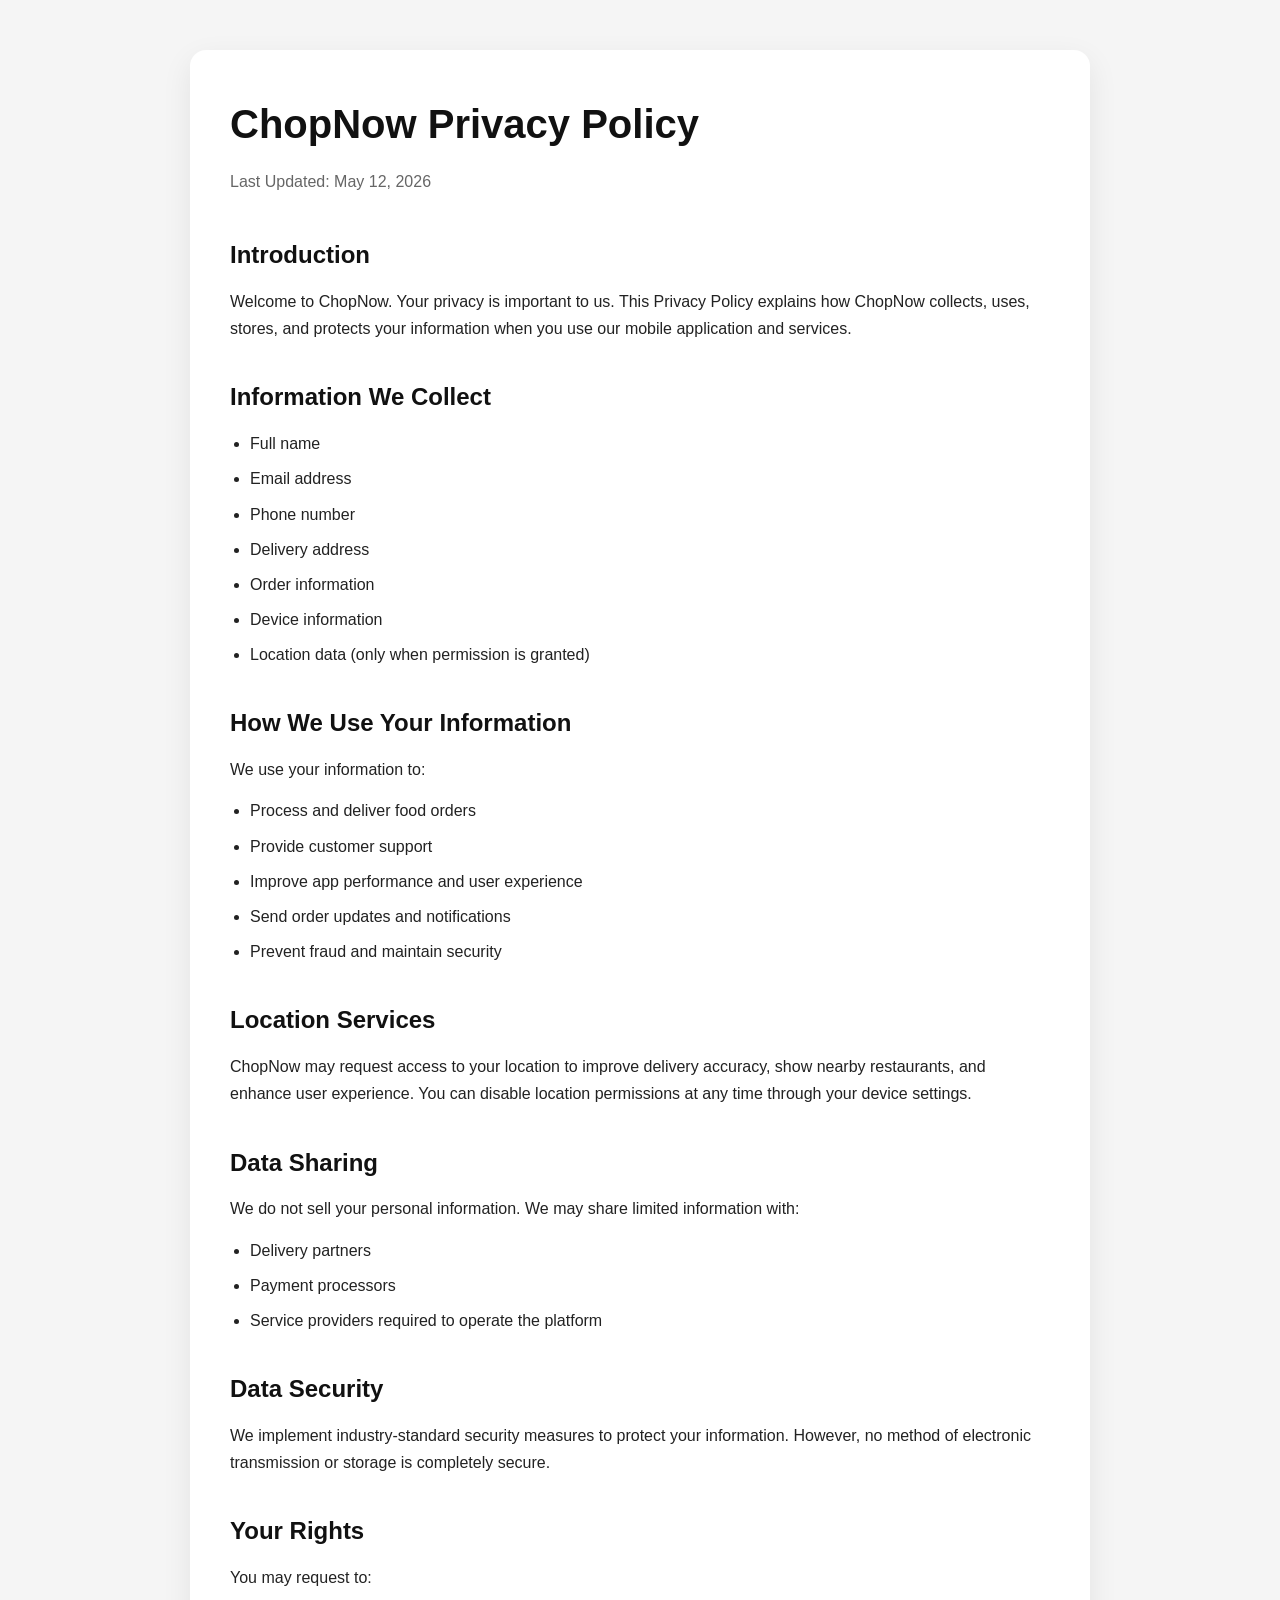
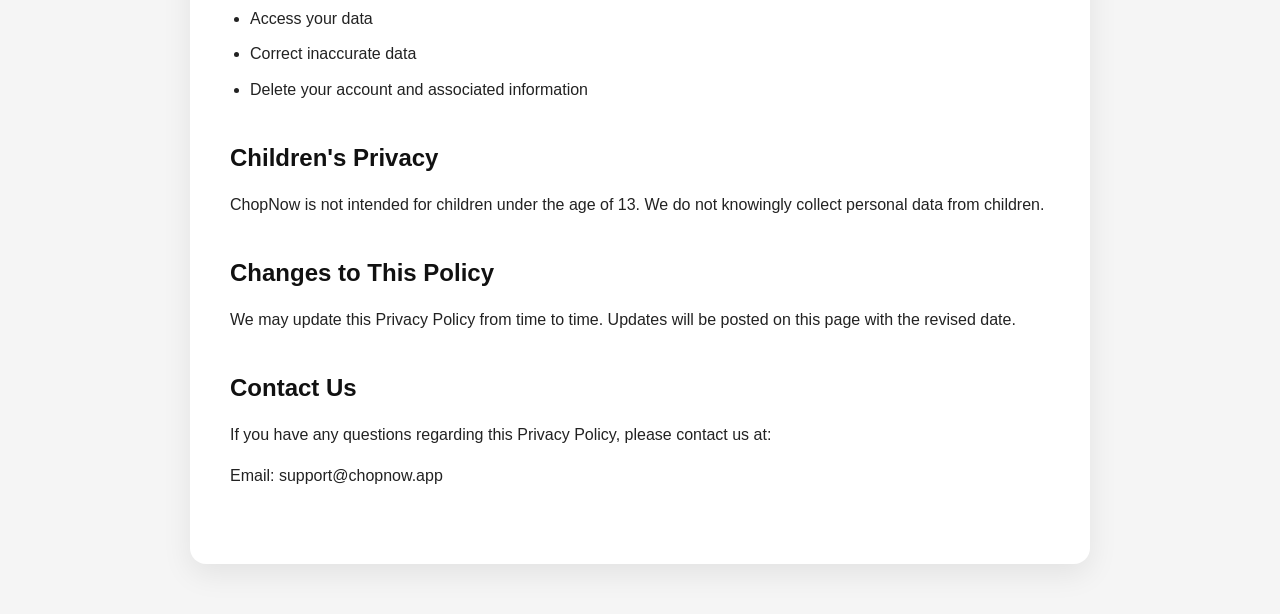
==== index.html @ a34be8d1 "initial privacy policy page" ====
<!DOCTYPE html>
<html lang="en">
<head>
  <meta charset="UTF-8" />
  <meta name="viewport" content="width=device-width, initial-scale=1.0" />
  <title>ChopNow Privacy Policy</title>
  <link rel="stylesheet" href="styles.css" />
</head>
<body>
  <div class="container">
    <header>
      <h1>ChopNow Privacy Policy</h1>
      <p class="updated">Last Updated: May 12, 2026</p>
    </header>

    <section>
      <h2>Introduction</h2>
      <p>
        Welcome to ChopNow. Your privacy is important to us. This Privacy Policy explains
        how ChopNow collects, uses, stores, and protects your information when you use our mobile application and services.
      </p>
    </section>

    <section>
      <h2>Information We Collect</h2>
      <ul>
        <li>Full name</li>
        <li>Email address</li>
        <li>Phone number</li>
        <li>Delivery address</li>
        <li>Order information</li>
        <li>Device information</li>
        <li>Location data (only when permission is granted)</li>
      </ul>
    </section>

    <section>
      <h2>How We Use Your Information</h2>
      <p>We use your information to:</p>
      <ul>
        <li>Process and deliver food orders</li>
        <li>Provide customer support</li>
        <li>Improve app performance and user experience</li>
        <li>Send order updates and notifications</li>
        <li>Prevent fraud and maintain security</li>
      </ul>
    </section>

    <section>
      <h2>Location Services</h2>
      <p>
        ChopNow may request access to your location to improve delivery accuracy,
        show nearby restaurants, and enhance user experience. You can disable location
        permissions at any time through your device settings.
      </p>
    </section>

    <section>
      <h2>Data Sharing</h2>
      <p>
        We do not sell your personal information. We may share limited information with:
      </p>
      <ul>
        <li>Delivery partners</li>
        <li>Payment processors</li>
        <li>Service providers required to operate the platform</li>
      </ul>
    </section>

    <section>
      <h2>Data Security</h2>
      <p>
        We implement industry-standard security measures to protect your information.
        However, no method of electronic transmission or storage is completely secure.
      </p>
    </section>

    <section>
      <h2>Your Rights</h2>
      <p>You may request to:</p>
      <ul>
        <li>Access your data</li>
        <li>Correct inaccurate data</li>
        <li>Delete your account and associated information</li>
      </ul>
    </section>

    <section>
      <h2>Children's Privacy</h2>
      <p>
        ChopNow is not intended for children under the age of 13.
        We do not knowingly collect personal data from children.
      </p>
    </section>

    <section>
      <h2>Changes to This Policy</h2>
      <p>
        We may update this Privacy Policy from time to time.
        Updates will be posted on this page with the revised date.
      </p>
    </section>

    <section>
      <h2>Contact Us</h2>
      <p>
        If you have any questions regarding this Privacy Policy,
        please contact us at:
      </p>

      <p>
        Email: support@chopnow.app
      </p>
    </section>
  </div>
</body>
</html>
---- styles.css ----
* {
  margin: 0;
  padding: 0;
  box-sizing: border-box;
}

body {
  font-family: Arial, sans-serif;
  background: #f5f5f5;
  color: #222;
  line-height: 1.7;
}

.container {
  max-width: 900px;
  margin: 50px auto;
  background: #ffffff;
  padding: 40px;
  border-radius: 16px;
  box-shadow: 0 10px 30px rgba(0,0,0,0.08);
}

header {
  margin-bottom: 40px;
}

h1 {
  font-size: 40px;
  margin-bottom: 10px;
  color: #111;
}

.updated {
  color: #666;
}

section {
  margin-bottom: 35px;
}

h2 {
  margin-bottom: 12px;
  font-size: 24px;
  color: #111;
}

p {
  margin-bottom: 14px;
}

ul {
  padding-left: 20px;
}

li {
  margin-bottom: 8px;
}

@media (max-width: 768px) {
  .container {
    margin: 20px;
    padding: 25px;
  }

  h1 {
    font-size: 30px;
  }

  h2 {
    font-size: 20px;
  }
}
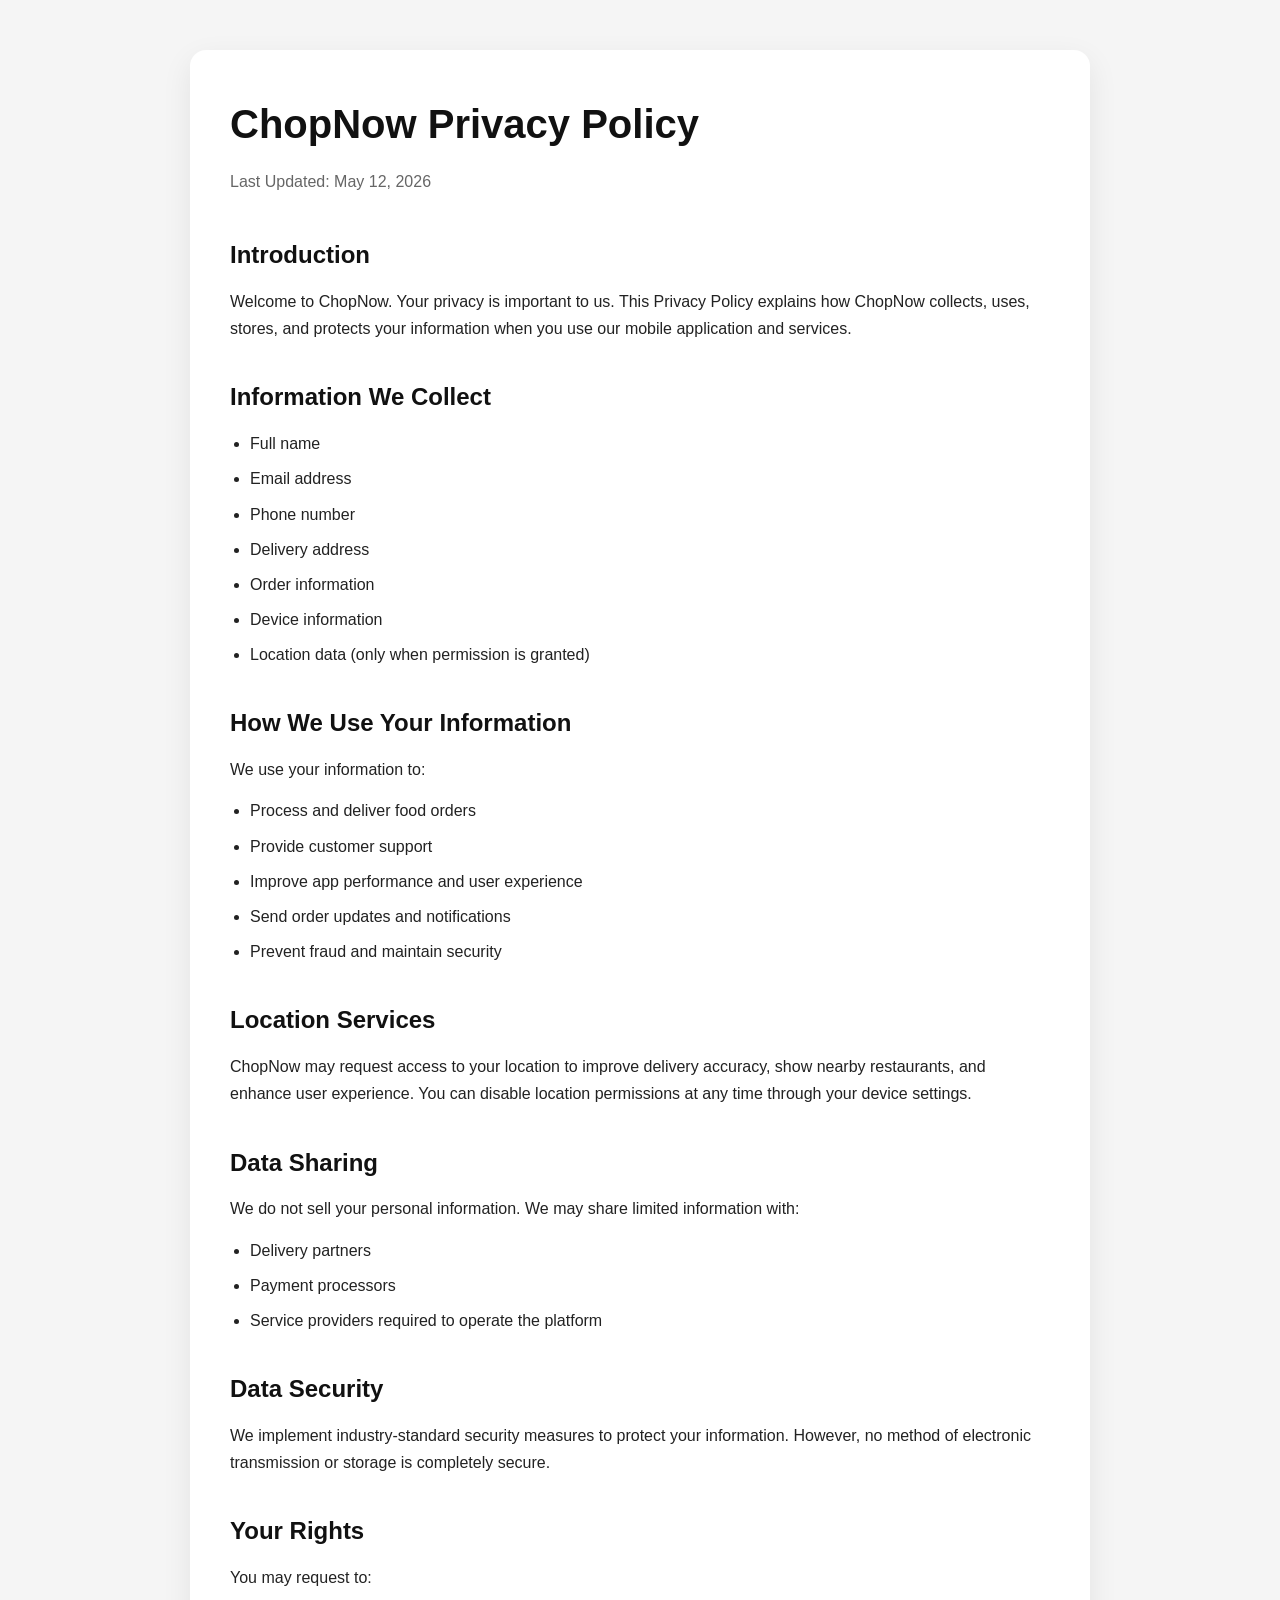
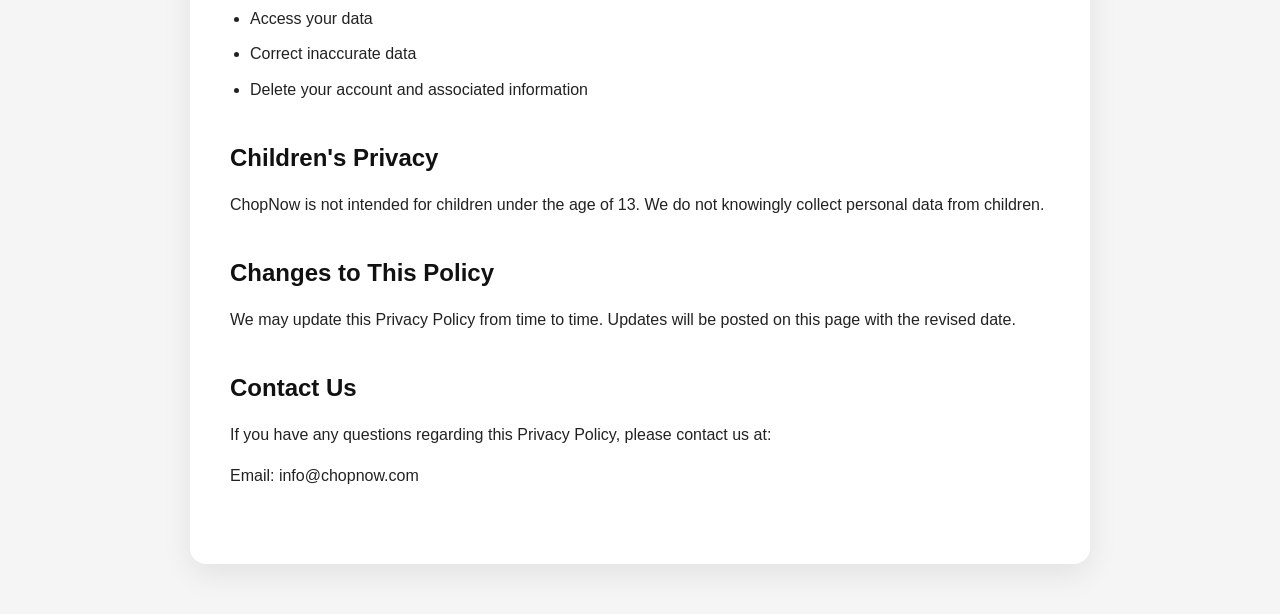
==== commit c3d4254d: "Update support email address in index.html" ====
--- a/index.html
+++ b/index.html
@@ -1,3 +1,123 @@
+<!-- <!DOCTYPE html>
+<html lang="en">
+<head>
+  <meta charset="UTF-8" />
+  <meta name="viewport" content="width=device-width, initial-scale=1.0" />
+  <title>ChopNow Privacy Policy</title>
+  <link rel="stylesheet" href="styles.css" />
+</head>
+<body>
+  <div class="container">
+    <header>
+      <h1>ChopNow Privacy Policy</h1>
+      <p class="updated">Last Updated: May 12, 2026</p>
+    </header>
+
+    <section>
+      <h2>Introduction</h2>
+      <p>
+        Welcome to ChopNow. Your privacy is important to us. This Privacy Policy explains
+        how ChopNow collects, uses, stores, and protects your information when you use our mobile application and services.
+      </p>
+    </section>
+
+    <section>
+      <h2>Information We Collect</h2>
+      <ul>
+        <li>Full name</li>
+        <li>Email address</li>
+        <li>Phone number</li>
+        <li>Delivery address</li>
+        <li>Order information</li>
+        <li>Device information</li>
+        <li>Location data (only when permission is granted)</li>
+      </ul>
+    </section>
+
+    <section>
+      <h2>How We Use Your Information</h2>
+      <p>We use your information to:</p>
+      <ul>
+        <li>Process and deliver food orders</li>
+        <li>Provide customer support</li>
+        <li>Improve app performance and user experience</li>
+        <li>Send order updates and notifications</li>
+        <li>Prevent fraud and maintain security</li>
+      </ul>
+    </section>
+
+    <section>
+      <h2>Location Services</h2>
+      <p>
+        ChopNow may request access to your location to improve delivery accuracy,
+        show nearby restaurants, and enhance user experience. You can disable location
+        permissions at any time through your device settings.
+      </p>
+    </section>
+
+    <section>
+      <h2>Data Sharing</h2>
+      <p>
+        We do not sell your personal information. We may share limited information with:
+      </p>
+      <ul>
+        <li>Delivery partners</li>
+        <li>Payment processors</li>
+        <li>Service providers required to operate the platform</li>
+      </ul>
+    </section>
+
+    <section>
+      <h2>Data Security</h2>
+      <p>
+        We implement industry-standard security measures to protect your information.
+        However, no method of electronic transmission or storage is completely secure.
+      </p>
+    </section>
+
+    <section>
+      <h2>Your Rights</h2>
+      <p>You may request to:</p>
+      <ul>
+        <li>Access your data</li>
+        <li>Correct inaccurate data</li>
+        <li>Delete your account and associated information</li>
+      </ul>
+    </section>
+
+    <section>
+      <h2>Children's Privacy</h2>
+      <p>
+        ChopNow is not intended for children under the age of 13.
+        We do not knowingly collect personal data from children.
+      </p>
+    </section>
+
+    <section>
+      <h2>Changes to This Policy</h2>
+      <p>
+        We may update this Privacy Policy from time to time.
+        Updates will be posted on this page with the revised date.
+      </p>
+    </section>
+
+    <section>
+      <h2>Contact Us</h2>
+      <p>
+        If you have any questions regarding this Privacy Policy,
+        please contact us at:
+      </p>
+
+      <p>
+        Email: support@chopnow.app
+      </p>
+    </section>
+  </div>
+</body>
+</html>
+
+-->
+
 <!DOCTYPE html>
 <html lang="en">
 <head>
@@ -109,9 +229,9 @@
       </p>
 
       <p>
-        Email: support@chopnow.app
+        Email: info@chopnow.com
       </p>
     </section>
   </div>
 </body>
-</html>+</html>
--- a/styles.css
+++ b/styles.css
@@ -1,3 +1,79 @@
+/* * {
+  margin: 0;
+  padding: 0;
+  box-sizing: border-box;
+}
+
+body {
+  font-family: Arial, sans-serif;
+  background: #f5f5f5;
+  color: #222;
+  line-height: 1.7;
+}
+
+.container {
+  max-width: 900px;
+  margin: 50px auto;
+  background: #ffffff;
+  padding: 40px;
+  border-radius: 16px;
+  box-shadow: 0 10px 30px rgba(0,0,0,0.08);
+}
+
+header {
+  margin-bottom: 40px;
+}
+
+h1 {
+  font-size: 40px;
+  margin-bottom: 10px;
+  color: #111;
+}
+
+.updated {
+  color: #666;
+}
+
+section {
+  margin-bottom: 35px;
+}
+
+h2 {
+  margin-bottom: 12px;
+  font-size: 24px;
+  color: #111;
+}
+
+p {
+  margin-bottom: 14px;
+}
+
+ul {
+  padding-left: 20px;
+}
+
+li {
+  margin-bottom: 8px;
+}
+
+@media (max-width: 768px) {
+  .container {
+    margin: 20px;
+    padding: 25px;
+  }
+
+  h1 {
+    font-size: 30px;
+  }
+
+  h2 {
+    font-size: 20px;
+  }
+}
+  
+*/
+
+
 * {
   margin: 0;
   padding: 0;
--- a/styles.css
+++ b/styles.css
@@ -1,3 +1,79 @@
+/* * {
+  margin: 0;
+  padding: 0;
+  box-sizing: border-box;
+}
+
+body {
+  font-family: Arial, sans-serif;
+  background: #f5f5f5;
+  color: #222;
+  line-height: 1.7;
+}
+
+.container {
+  max-width: 900px;
+  margin: 50px auto;
+  background: #ffffff;
+  padding: 40px;
+  border-radius: 16px;
+  box-shadow: 0 10px 30px rgba(0,0,0,0.08);
+}
+
+header {
+  margin-bottom: 40px;
+}
+
+h1 {
+  font-size: 40px;
+  margin-bottom: 10px;
+  color: #111;
+}
+
+.updated {
+  color: #666;
+}
+
+section {
+  margin-bottom: 35px;
+}
+
+h2 {
+  margin-bottom: 12px;
+  font-size: 24px;
+  color: #111;
+}
+
+p {
+  margin-bottom: 14px;
+}
+
+ul {
+  padding-left: 20px;
+}
+
+li {
+  margin-bottom: 8px;
+}
+
+@media (max-width: 768px) {
+  .container {
+    margin: 20px;
+    padding: 25px;
+  }
+
+  h1 {
+    font-size: 30px;
+  }
+
+  h2 {
+    font-size: 20px;
+  }
+}
+  
+*/
+
+
 * {
   margin: 0;
   padding: 0;
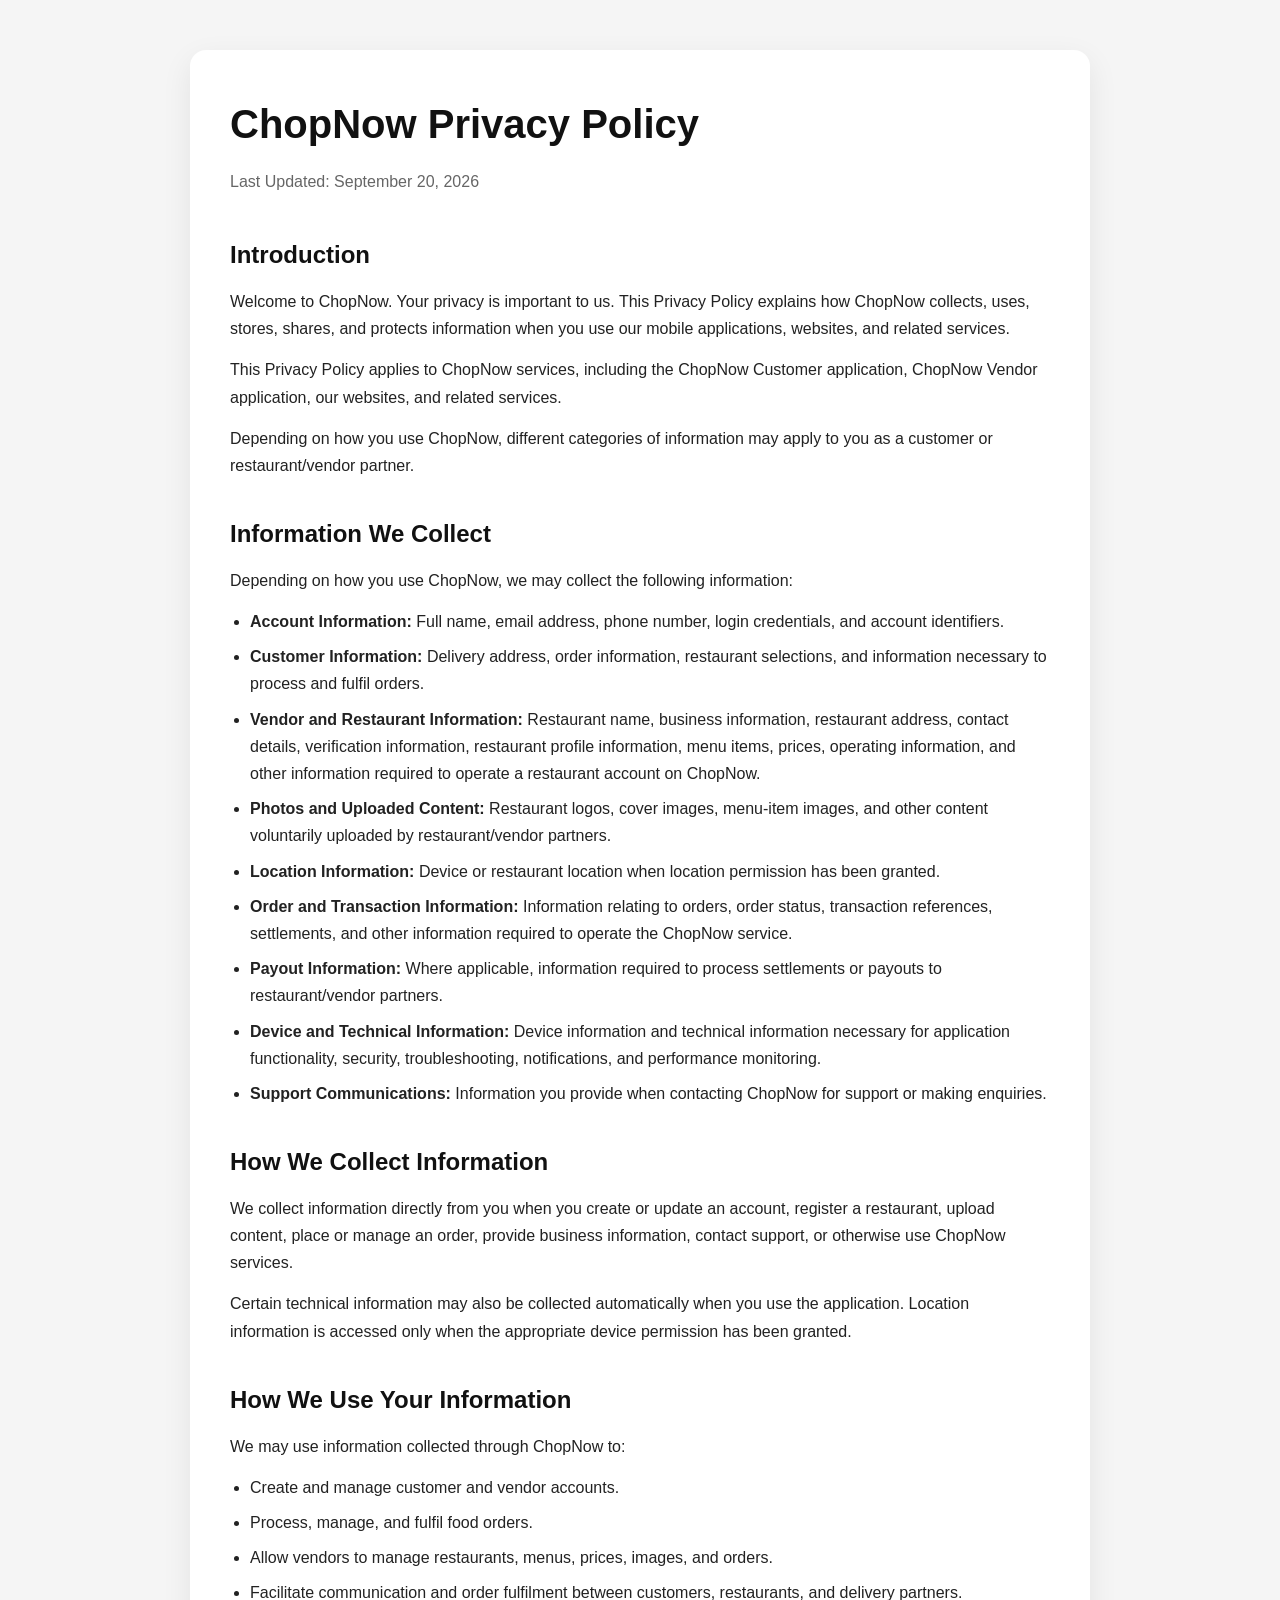
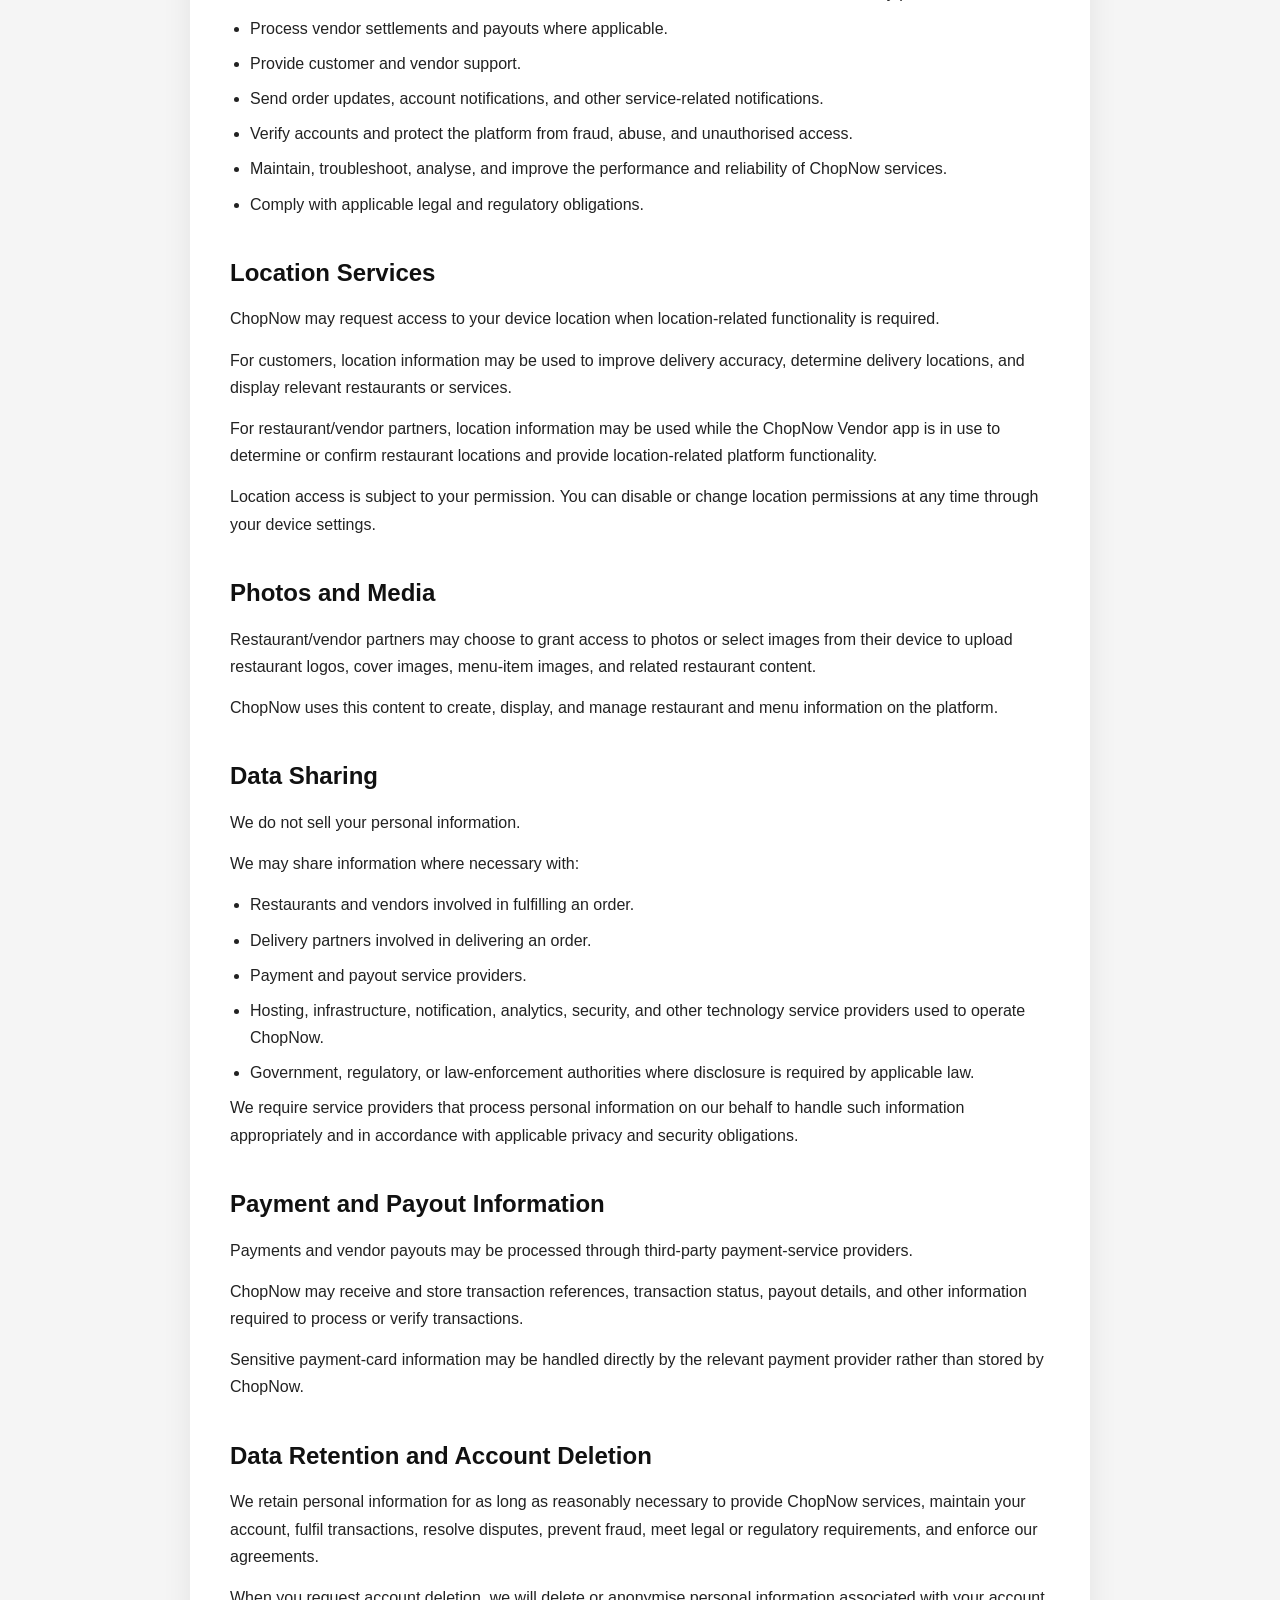
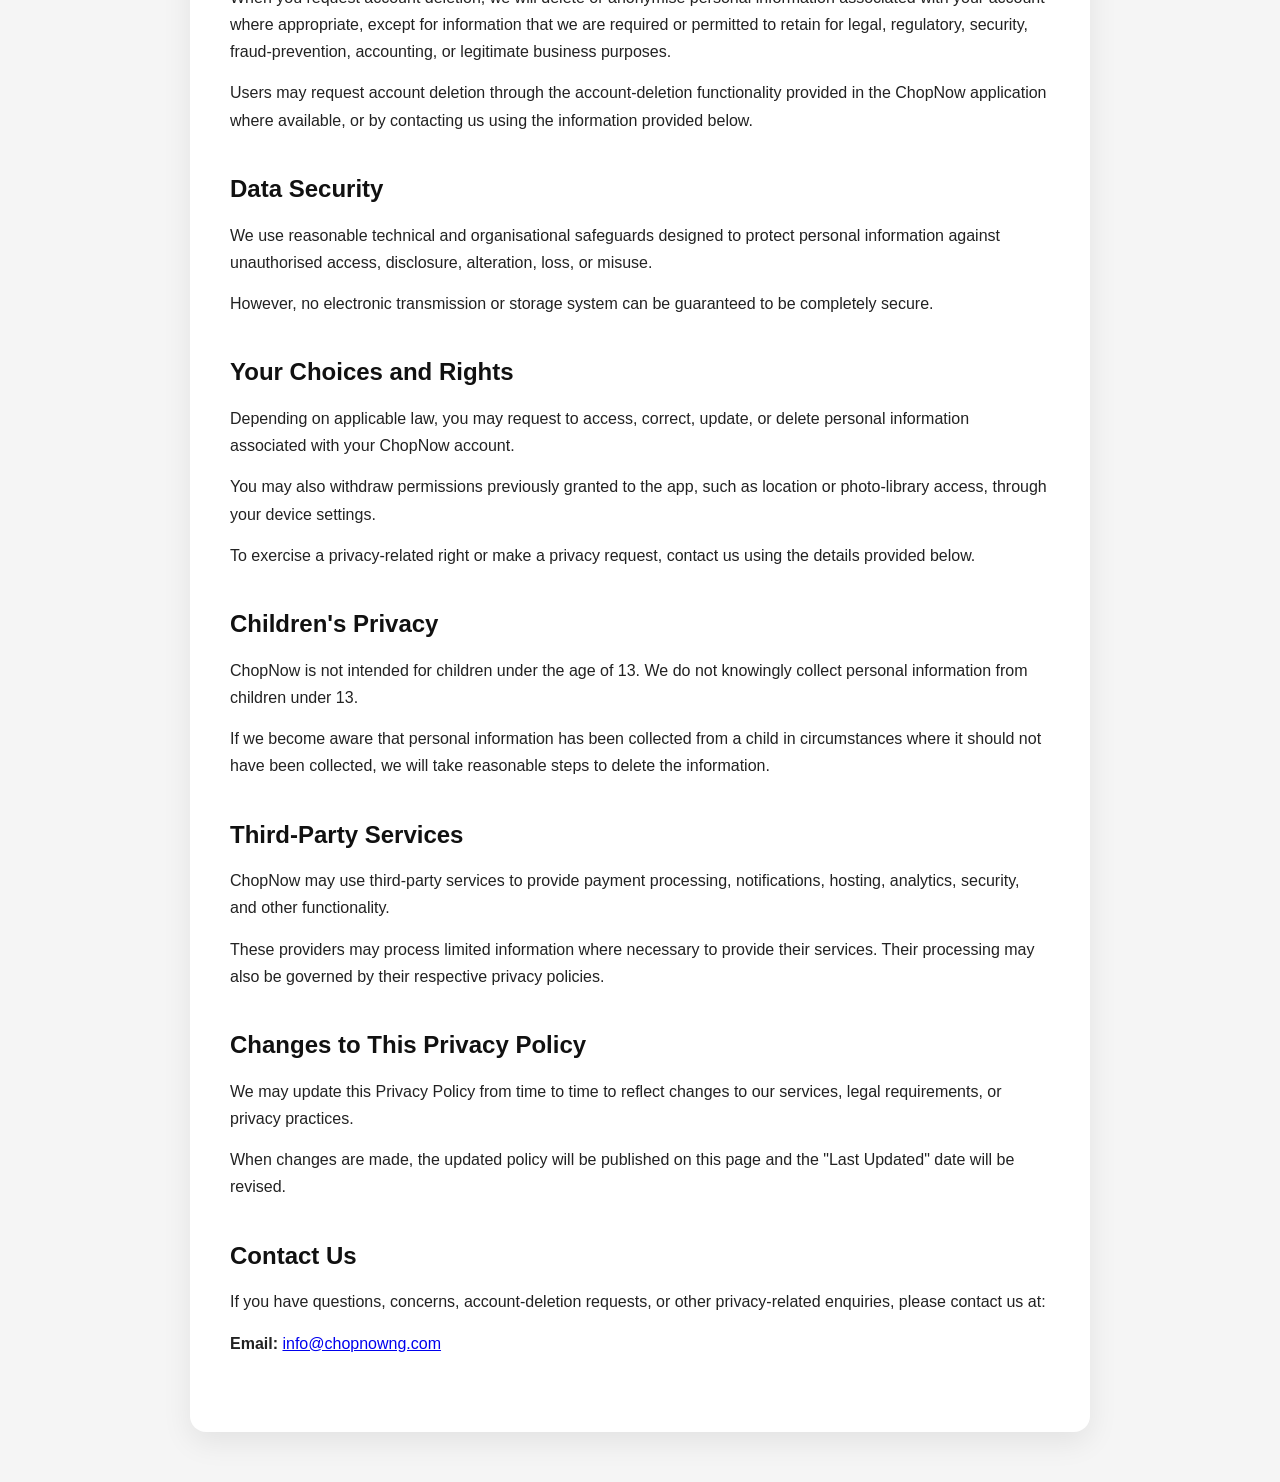
==== commit c70817ed: "Update index.html" ====
--- a/index.html
+++ b/index.html
@@ -117,7 +117,6 @@
 </html>
 
 -->
-
 <!DOCTYPE html>
 <html lang="en">
 <head>
@@ -130,108 +129,336 @@
   <div class="container">
     <header>
       <h1>ChopNow Privacy Policy</h1>
-      <p class="updated">Last Updated: May 12, 2026</p>
+      <p class="updated">Last Updated: September 20, 2026</p>
     </header>
 
     <section>
       <h2>Introduction</h2>
       <p>
         Welcome to ChopNow. Your privacy is important to us. This Privacy Policy explains
-        how ChopNow collects, uses, stores, and protects your information when you use our mobile application and services.
+        how ChopNow collects, uses, stores, shares, and protects information when you use
+        our mobile applications, websites, and related services.
+      </p>
+
+      <p>
+        This Privacy Policy applies to ChopNow services, including the ChopNow Customer
+        application, ChopNow Vendor application, our websites, and related services.
+      </p>
+
+      <p>
+        Depending on how you use ChopNow, different categories of information may apply
+        to you as a customer or restaurant/vendor partner.
       </p>
     </section>
 
     <section>
       <h2>Information We Collect</h2>
-      <ul>
-        <li>Full name</li>
-        <li>Email address</li>
-        <li>Phone number</li>
-        <li>Delivery address</li>
-        <li>Order information</li>
-        <li>Device information</li>
-        <li>Location data (only when permission is granted)</li>
-      </ul>
+
+      <p>Depending on how you use ChopNow, we may collect the following information:</p>
+
+      <ul>
+        <li>
+          <strong>Account Information:</strong>
+          Full name, email address, phone number, login credentials, and account identifiers.
+        </li>
+
+        <li>
+          <strong>Customer Information:</strong>
+          Delivery address, order information, restaurant selections, and information
+          necessary to process and fulfil orders.
+        </li>
+
+        <li>
+          <strong>Vendor and Restaurant Information:</strong>
+          Restaurant name, business information, restaurant address, contact details,
+          verification information, restaurant profile information, menu items, prices,
+          operating information, and other information required to operate a restaurant
+          account on ChopNow.
+        </li>
+
+        <li>
+          <strong>Photos and Uploaded Content:</strong>
+          Restaurant logos, cover images, menu-item images, and other content voluntarily
+          uploaded by restaurant/vendor partners.
+        </li>
+
+        <li>
+          <strong>Location Information:</strong>
+          Device or restaurant location when location permission has been granted.
+        </li>
+
+        <li>
+          <strong>Order and Transaction Information:</strong>
+          Information relating to orders, order status, transaction references,
+          settlements, and other information required to operate the ChopNow service.
+        </li>
+
+        <li>
+          <strong>Payout Information:</strong>
+          Where applicable, information required to process settlements or payouts to
+          restaurant/vendor partners.
+        </li>
+
+        <li>
+          <strong>Device and Technical Information:</strong>
+          Device information and technical information necessary for application
+          functionality, security, troubleshooting, notifications, and performance monitoring.
+        </li>
+
+        <li>
+          <strong>Support Communications:</strong>
+          Information you provide when contacting ChopNow for support or making enquiries.
+        </li>
+      </ul>
+    </section>
+
+    <section>
+      <h2>How We Collect Information</h2>
+
+      <p>
+        We collect information directly from you when you create or update an account,
+        register a restaurant, upload content, place or manage an order, provide business
+        information, contact support, or otherwise use ChopNow services.
+      </p>
+
+      <p>
+        Certain technical information may also be collected automatically when you use
+        the application. Location information is accessed only when the appropriate device
+        permission has been granted.
+      </p>
     </section>
 
     <section>
       <h2>How We Use Your Information</h2>
-      <p>We use your information to:</p>
-      <ul>
-        <li>Process and deliver food orders</li>
-        <li>Provide customer support</li>
-        <li>Improve app performance and user experience</li>
-        <li>Send order updates and notifications</li>
-        <li>Prevent fraud and maintain security</li>
+
+      <p>We may use information collected through ChopNow to:</p>
+
+      <ul>
+        <li>Create and manage customer and vendor accounts.</li>
+        <li>Process, manage, and fulfil food orders.</li>
+        <li>Allow vendors to manage restaurants, menus, prices, images, and orders.</li>
+        <li>
+          Facilitate communication and order fulfilment between customers, restaurants,
+          and delivery partners.
+        </li>
+        <li>Process vendor settlements and payouts where applicable.</li>
+        <li>Provide customer and vendor support.</li>
+        <li>Send order updates, account notifications, and other service-related notifications.</li>
+        <li>
+          Verify accounts and protect the platform from fraud, abuse, and unauthorised access.
+        </li>
+        <li>
+          Maintain, troubleshoot, analyse, and improve the performance and reliability
+          of ChopNow services.
+        </li>
+        <li>Comply with applicable legal and regulatory obligations.</li>
       </ul>
     </section>
 
     <section>
       <h2>Location Services</h2>
-      <p>
-        ChopNow may request access to your location to improve delivery accuracy,
-        show nearby restaurants, and enhance user experience. You can disable location
+
+      <p>
+        ChopNow may request access to your device location when location-related
+        functionality is required.
+      </p>
+
+      <p>
+        For customers, location information may be used to improve delivery accuracy,
+        determine delivery locations, and display relevant restaurants or services.
+      </p>
+
+      <p>
+        For restaurant/vendor partners, location information may be used while the
+        ChopNow Vendor app is in use to determine or confirm restaurant locations and
+        provide location-related platform functionality.
+      </p>
+
+      <p>
+        Location access is subject to your permission. You can disable or change location
         permissions at any time through your device settings.
       </p>
     </section>
 
     <section>
+      <h2>Photos and Media</h2>
+
+      <p>
+        Restaurant/vendor partners may choose to grant access to photos or select images
+        from their device to upload restaurant logos, cover images, menu-item images,
+        and related restaurant content.
+      </p>
+
+      <p>
+        ChopNow uses this content to create, display, and manage restaurant and menu
+        information on the platform.
+      </p>
+    </section>
+
+    <section>
       <h2>Data Sharing</h2>
-      <p>
-        We do not sell your personal information. We may share limited information with:
-      </p>
-      <ul>
-        <li>Delivery partners</li>
-        <li>Payment processors</li>
-        <li>Service providers required to operate the platform</li>
-      </ul>
+
+      <p>
+        We do not sell your personal information.
+      </p>
+
+      <p>
+        We may share information where necessary with:
+      </p>
+
+      <ul>
+        <li>Restaurants and vendors involved in fulfilling an order.</li>
+        <li>Delivery partners involved in delivering an order.</li>
+        <li>Payment and payout service providers.</li>
+        <li>
+          Hosting, infrastructure, notification, analytics, security, and other technology
+          service providers used to operate ChopNow.
+        </li>
+        <li>
+          Government, regulatory, or law-enforcement authorities where disclosure is
+          required by applicable law.
+        </li>
+      </ul>
+
+      <p>
+        We require service providers that process personal information on our behalf
+        to handle such information appropriately and in accordance with applicable
+        privacy and security obligations.
+      </p>
+    </section>
+
+    <section>
+      <h2>Payment and Payout Information</h2>
+
+      <p>
+        Payments and vendor payouts may be processed through third-party payment-service
+        providers.
+      </p>
+
+      <p>
+        ChopNow may receive and store transaction references, transaction status,
+        payout details, and other information required to process or verify transactions.
+      </p>
+
+      <p>
+        Sensitive payment-card information may be handled directly by the relevant payment
+        provider rather than stored by ChopNow.
+      </p>
+    </section>
+
+    <section>
+      <h2>Data Retention and Account Deletion</h2>
+
+      <p>
+        We retain personal information for as long as reasonably necessary to provide
+        ChopNow services, maintain your account, fulfil transactions, resolve disputes,
+        prevent fraud, meet legal or regulatory requirements, and enforce our agreements.
+      </p>
+
+      <p>
+        When you request account deletion, we will delete or anonymise personal information
+        associated with your account where appropriate, except for information that we are
+        required or permitted to retain for legal, regulatory, security, fraud-prevention,
+        accounting, or legitimate business purposes.
+      </p>
+
+      <p>
+        Users may request account deletion through the account-deletion functionality
+        provided in the ChopNow application where available, or by contacting us using
+        the information provided below.
+      </p>
     </section>
 
     <section>
       <h2>Data Security</h2>
-      <p>
-        We implement industry-standard security measures to protect your information.
-        However, no method of electronic transmission or storage is completely secure.
-      </p>
-    </section>
-
-    <section>
-      <h2>Your Rights</h2>
-      <p>You may request to:</p>
-      <ul>
-        <li>Access your data</li>
-        <li>Correct inaccurate data</li>
-        <li>Delete your account and associated information</li>
-      </ul>
+
+      <p>
+        We use reasonable technical and organisational safeguards designed to protect
+        personal information against unauthorised access, disclosure, alteration, loss,
+        or misuse.
+      </p>
+
+      <p>
+        However, no electronic transmission or storage system can be guaranteed to be
+        completely secure.
+      </p>
+    </section>
+
+    <section>
+      <h2>Your Choices and Rights</h2>
+
+      <p>
+        Depending on applicable law, you may request to access, correct, update, or delete
+        personal information associated with your ChopNow account.
+      </p>
+
+      <p>
+        You may also withdraw permissions previously granted to the app, such as location
+        or photo-library access, through your device settings.
+      </p>
+
+      <p>
+        To exercise a privacy-related right or make a privacy request, contact us using
+        the details provided below.
+      </p>
     </section>
 
     <section>
       <h2>Children's Privacy</h2>
-      <p>
-        ChopNow is not intended for children under the age of 13.
-        We do not knowingly collect personal data from children.
-      </p>
-    </section>
-
-    <section>
-      <h2>Changes to This Policy</h2>
-      <p>
-        We may update this Privacy Policy from time to time.
-        Updates will be posted on this page with the revised date.
+
+      <p>
+        ChopNow is not intended for children under the age of 13. We do not knowingly
+        collect personal information from children under 13.
+      </p>
+
+      <p>
+        If we become aware that personal information has been collected from a child in
+        circumstances where it should not have been collected, we will take reasonable
+        steps to delete the information.
+      </p>
+    </section>
+
+    <section>
+      <h2>Third-Party Services</h2>
+
+      <p>
+        ChopNow may use third-party services to provide payment processing, notifications,
+        hosting, analytics, security, and other functionality.
+      </p>
+
+      <p>
+        These providers may process limited information where necessary to provide their
+        services. Their processing may also be governed by their respective privacy policies.
+      </p>
+    </section>
+
+    <section>
+      <h2>Changes to This Privacy Policy</h2>
+
+      <p>
+        We may update this Privacy Policy from time to time to reflect changes to our
+        services, legal requirements, or privacy practices.
+      </p>
+
+      <p>
+        When changes are made, the updated policy will be published on this page and
+        the "Last Updated" date will be revised.
       </p>
     </section>
 
     <section>
       <h2>Contact Us</h2>
-      <p>
-        If you have any questions regarding this Privacy Policy,
-        please contact us at:
-      </p>
-
-      <p>
-        Email: info@chopnow.com
+
+      <p>
+        If you have questions, concerns, account-deletion requests, or other
+        privacy-related enquiries, please contact us at:
+      </p>
+
+      <p>
+        <strong>Email:</strong>
+        <a href="mailto:info@chopnowng.com">info@chopnowng.com</a>
       </p>
     </section>
   </div>
 </body>
-</html>
+</html>
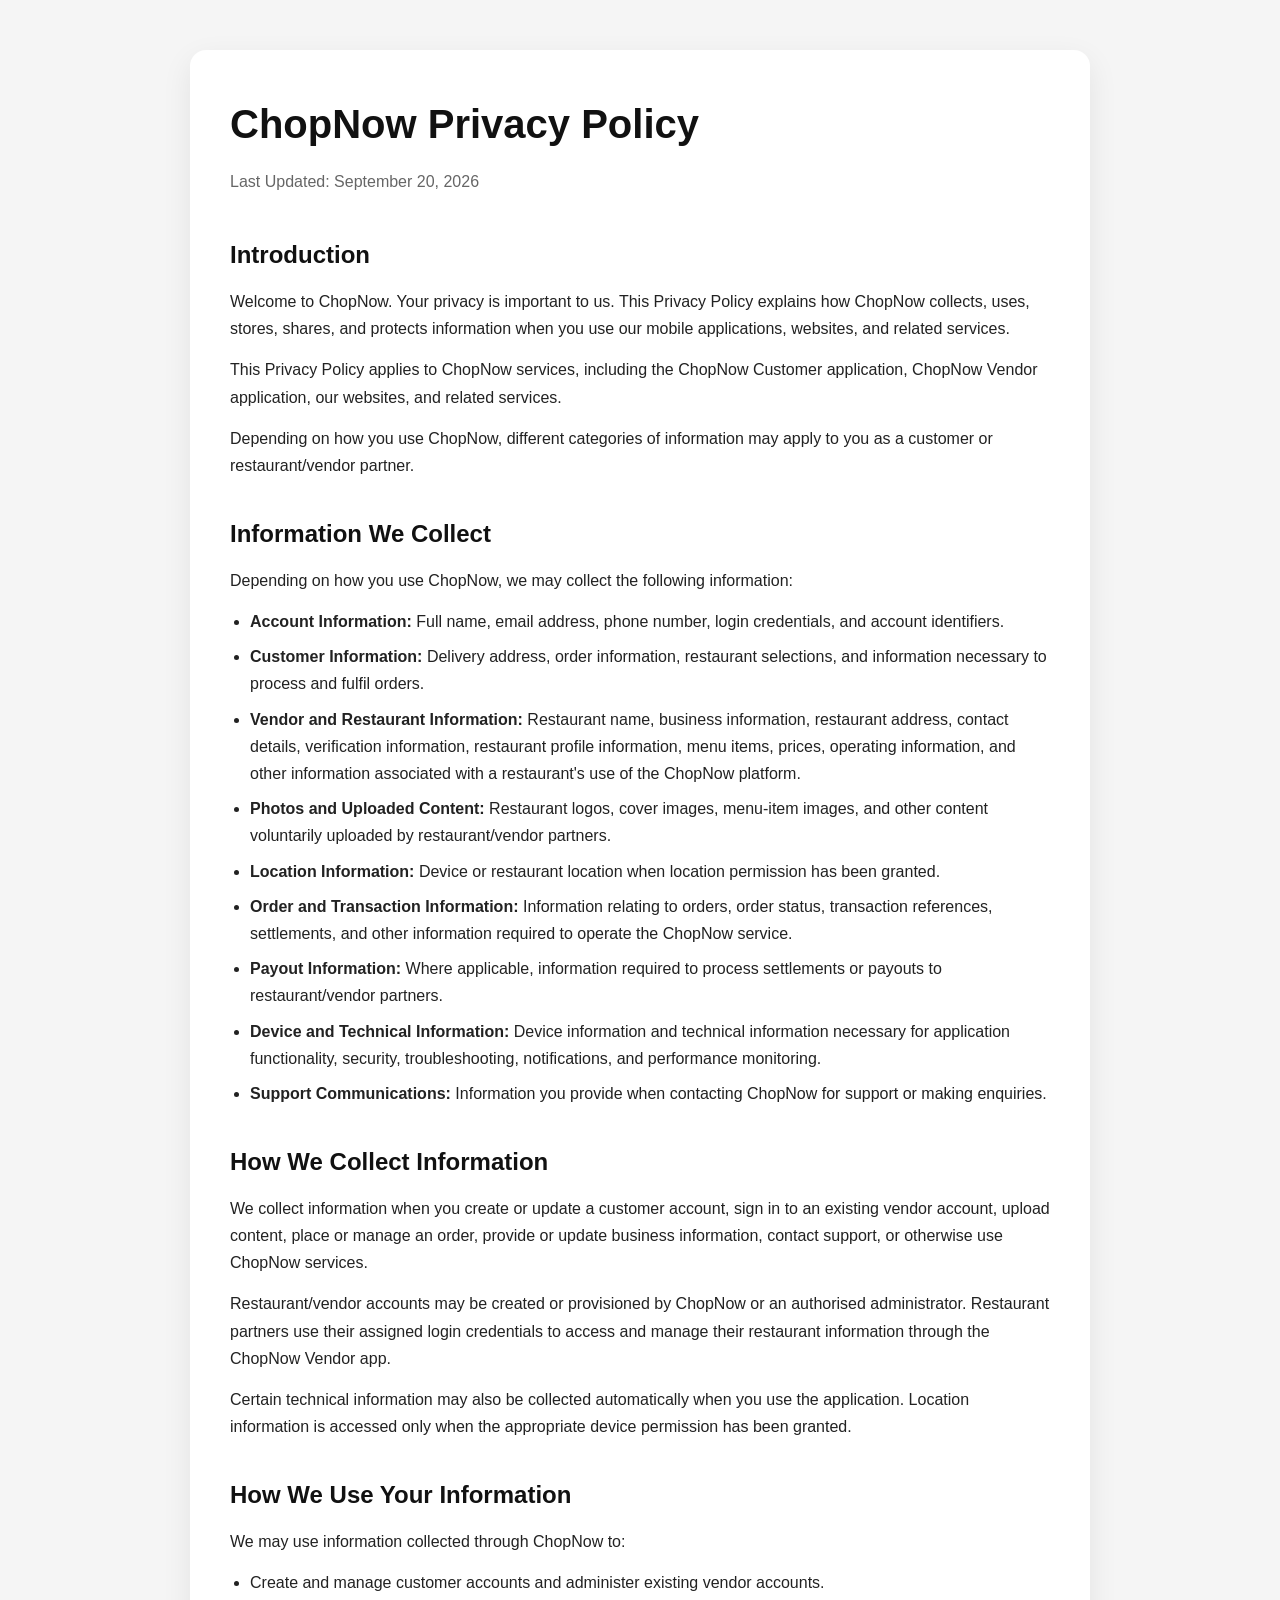
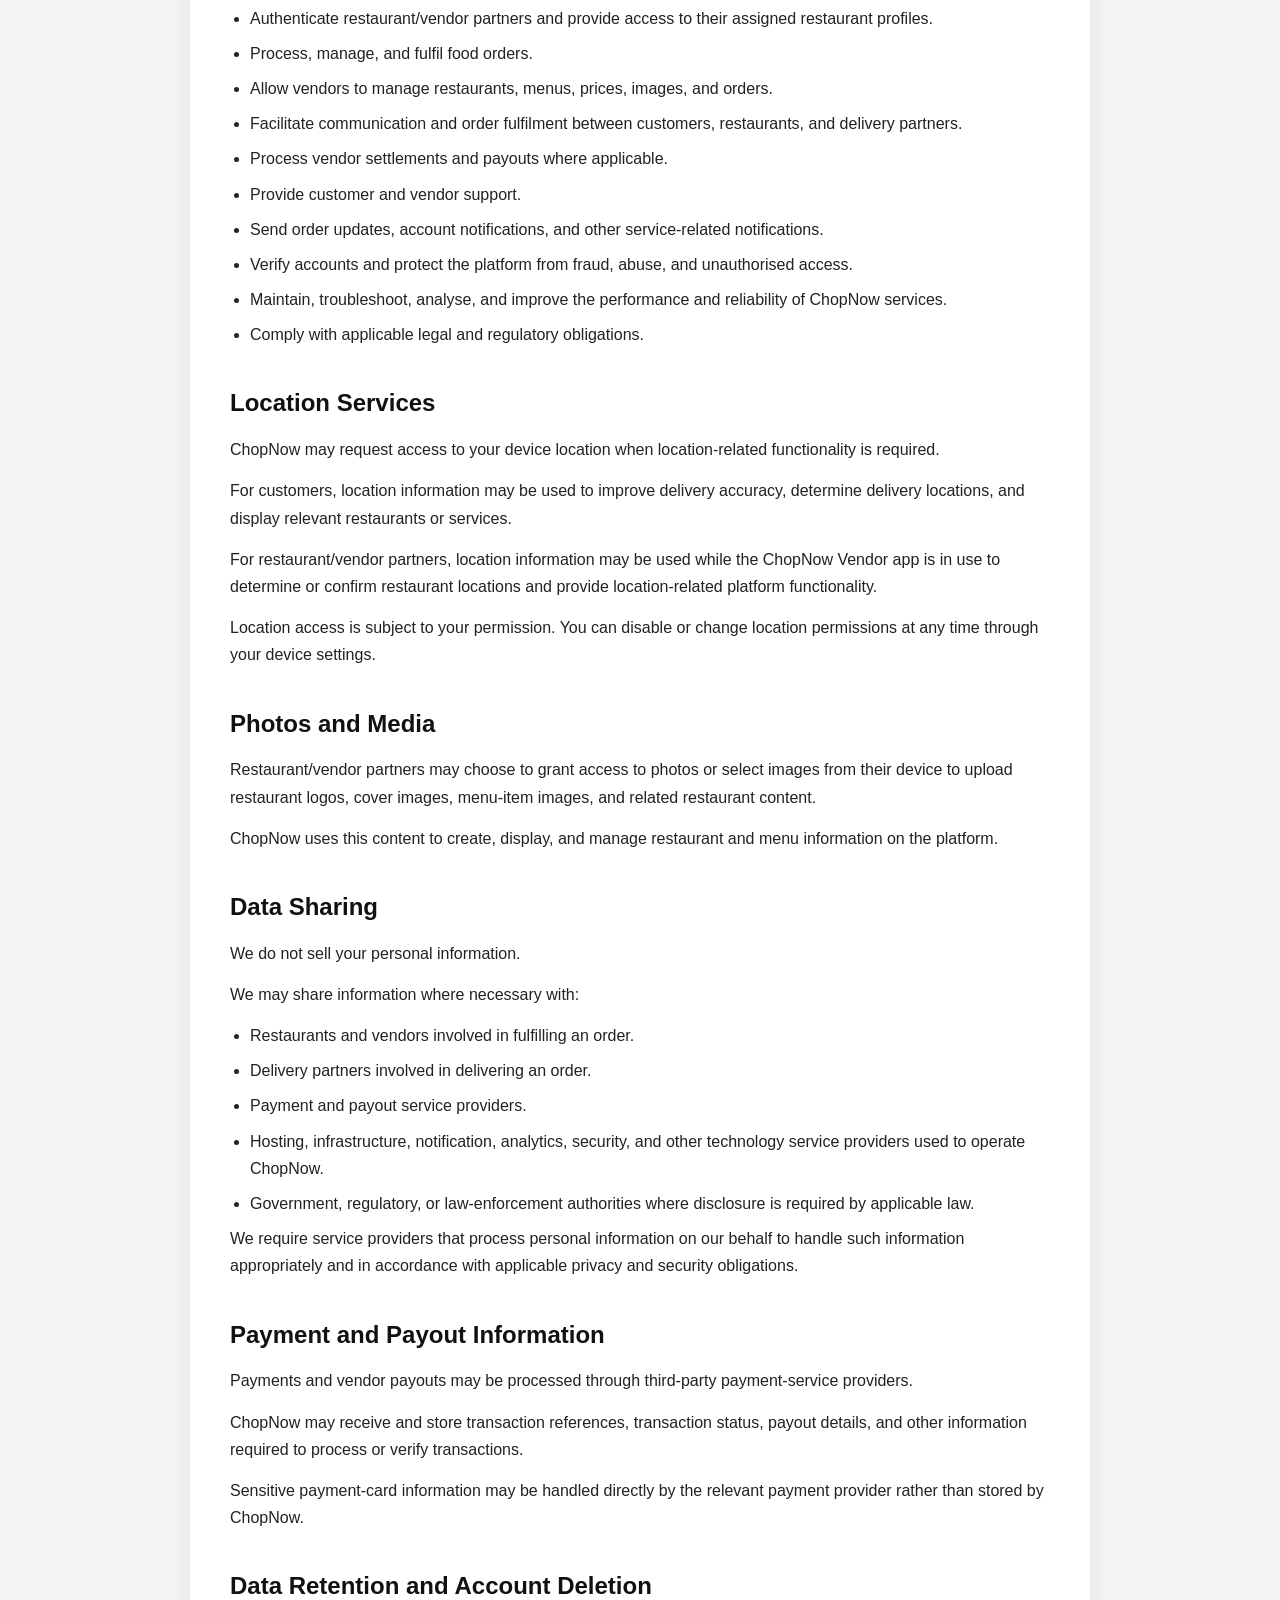
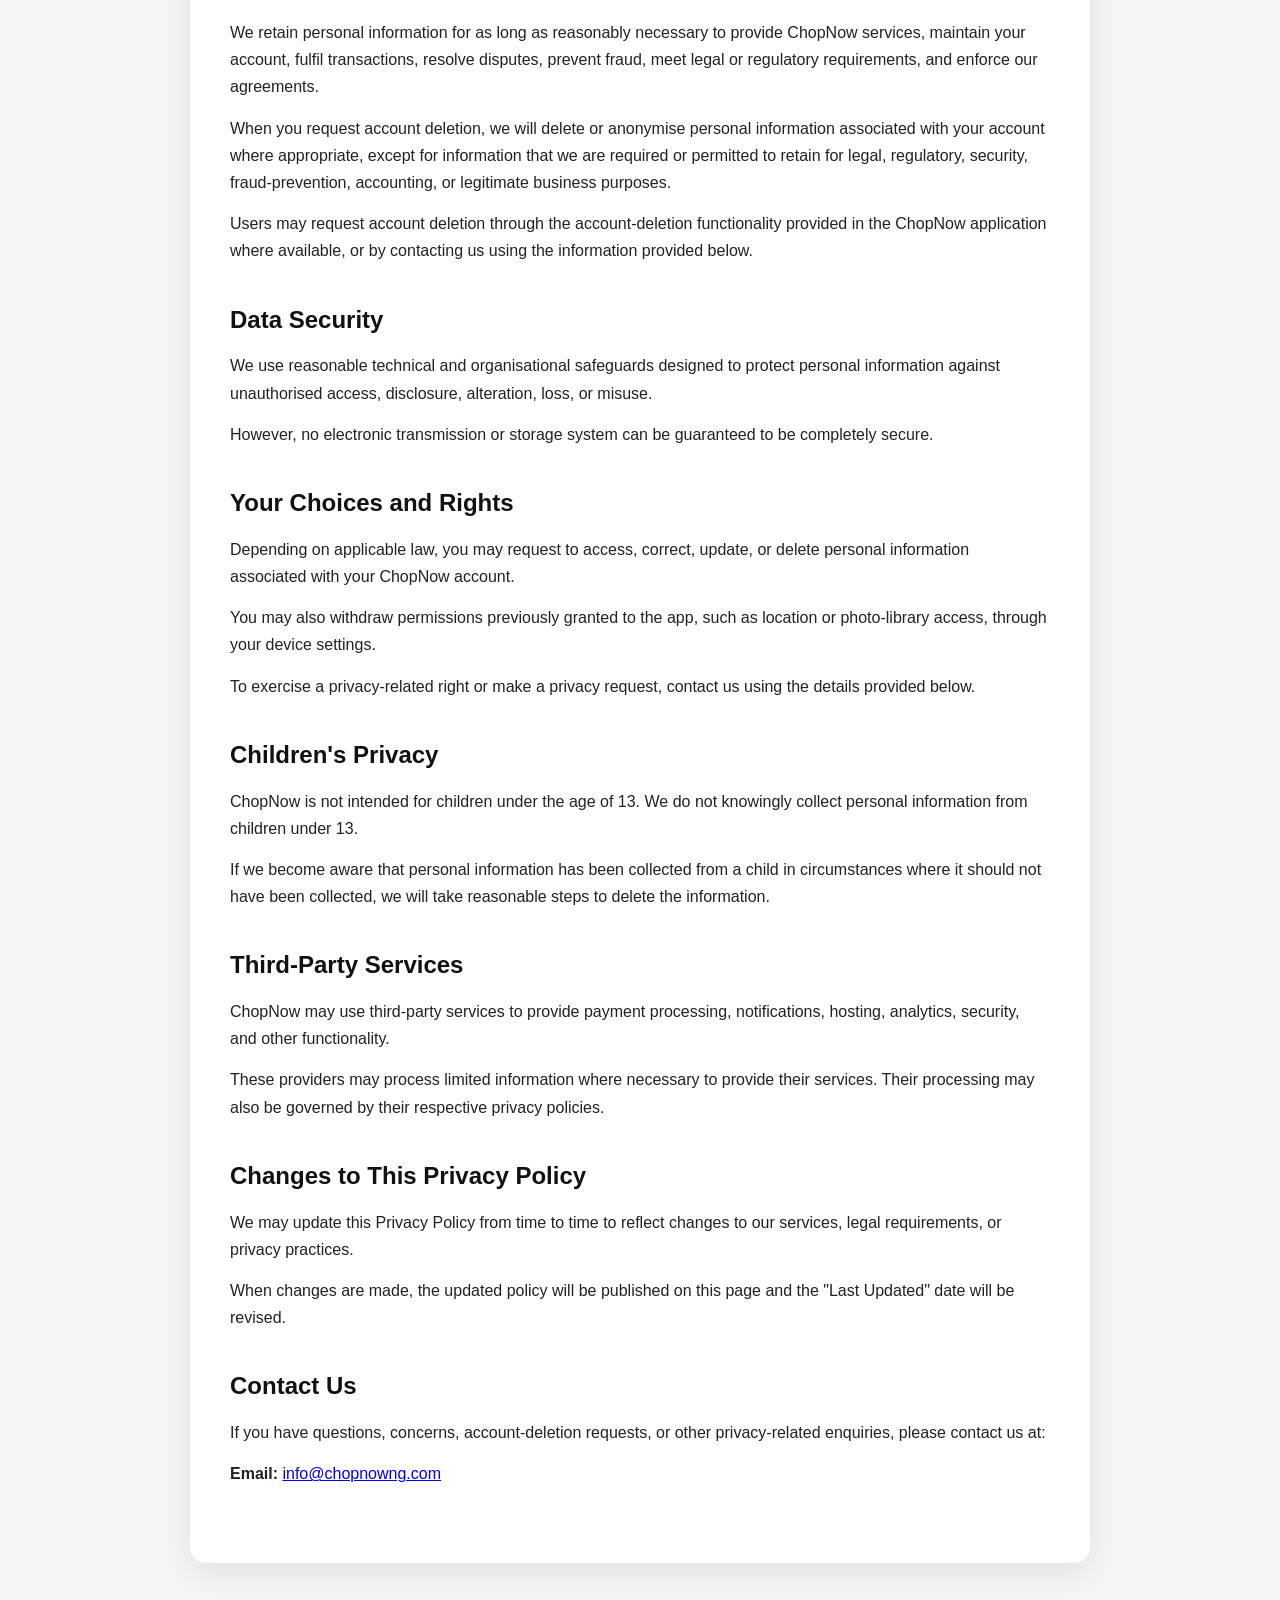
==== commit 5efc9ce3: "Update index.html" ====
--- a/index.html
+++ b/index.html
@@ -169,12 +169,12 @@
         </li>
 
         <li>
-          <strong>Vendor and Restaurant Information:</strong>
-          Restaurant name, business information, restaurant address, contact details,
-          verification information, restaurant profile information, menu items, prices,
-          operating information, and other information required to operate a restaurant
-          account on ChopNow.
-        </li>
+  <strong>Vendor and Restaurant Information:</strong>
+  Restaurant name, business information, restaurant address, contact details,
+  verification information, restaurant profile information, menu items, prices,
+  operating information, and other information associated with a restaurant's
+  use of the ChopNow platform.
+</li>
 
         <li>
           <strong>Photos and Uploaded Content:</strong>
@@ -215,11 +215,17 @@
     <section>
       <h2>How We Collect Information</h2>
 
-      <p>
-        We collect information directly from you when you create or update an account,
-        register a restaurant, upload content, place or manage an order, provide business
-        information, contact support, or otherwise use ChopNow services.
-      </p>
+     <p>
+  We collect information when you create or update a customer account, sign in to
+  an existing vendor account, upload content, place or manage an order, provide or
+  update business information, contact support, or otherwise use ChopNow services.
+</p>
+
+<p>
+  Restaurant/vendor accounts may be created or provisioned by ChopNow or an
+  authorised administrator. Restaurant partners use their assigned login credentials
+  to access and manage their restaurant information through the ChopNow Vendor app.
+</p>
 
       <p>
         Certain technical information may also be collected automatically when you use
@@ -234,25 +240,29 @@
       <p>We may use information collected through ChopNow to:</p>
 
       <ul>
-        <li>Create and manage customer and vendor accounts.</li>
-        <li>Process, manage, and fulfil food orders.</li>
-        <li>Allow vendors to manage restaurants, menus, prices, images, and orders.</li>
-        <li>
-          Facilitate communication and order fulfilment between customers, restaurants,
-          and delivery partners.
-        </li>
-        <li>Process vendor settlements and payouts where applicable.</li>
-        <li>Provide customer and vendor support.</li>
-        <li>Send order updates, account notifications, and other service-related notifications.</li>
-        <li>
-          Verify accounts and protect the platform from fraud, abuse, and unauthorised access.
-        </li>
-        <li>
-          Maintain, troubleshoot, analyse, and improve the performance and reliability
-          of ChopNow services.
-        </li>
-        <li>Comply with applicable legal and regulatory obligations.</li>
-      </ul>
+  <li>Create and manage customer accounts and administer existing vendor accounts.</li>
+  <li>
+    Authenticate restaurant/vendor partners and provide access to their assigned
+    restaurant profiles.
+  </li>
+  <li>Process, manage, and fulfil food orders.</li>
+  <li>Allow vendors to manage restaurants, menus, prices, images, and orders.</li>
+  <li>
+    Facilitate communication and order fulfilment between customers, restaurants,
+    and delivery partners.
+  </li>
+  <li>Process vendor settlements and payouts where applicable.</li>
+  <li>Provide customer and vendor support.</li>
+  <li>Send order updates, account notifications, and other service-related notifications.</li>
+  <li>
+    Verify accounts and protect the platform from fraud, abuse, and unauthorised access.
+  </li>
+  <li>
+    Maintain, troubleshoot, analyse, and improve the performance and reliability
+    of ChopNow services.
+  </li>
+  <li>Comply with applicable legal and regulatory obligations.</li>
+</ul>
     </section>
 
     <section>
